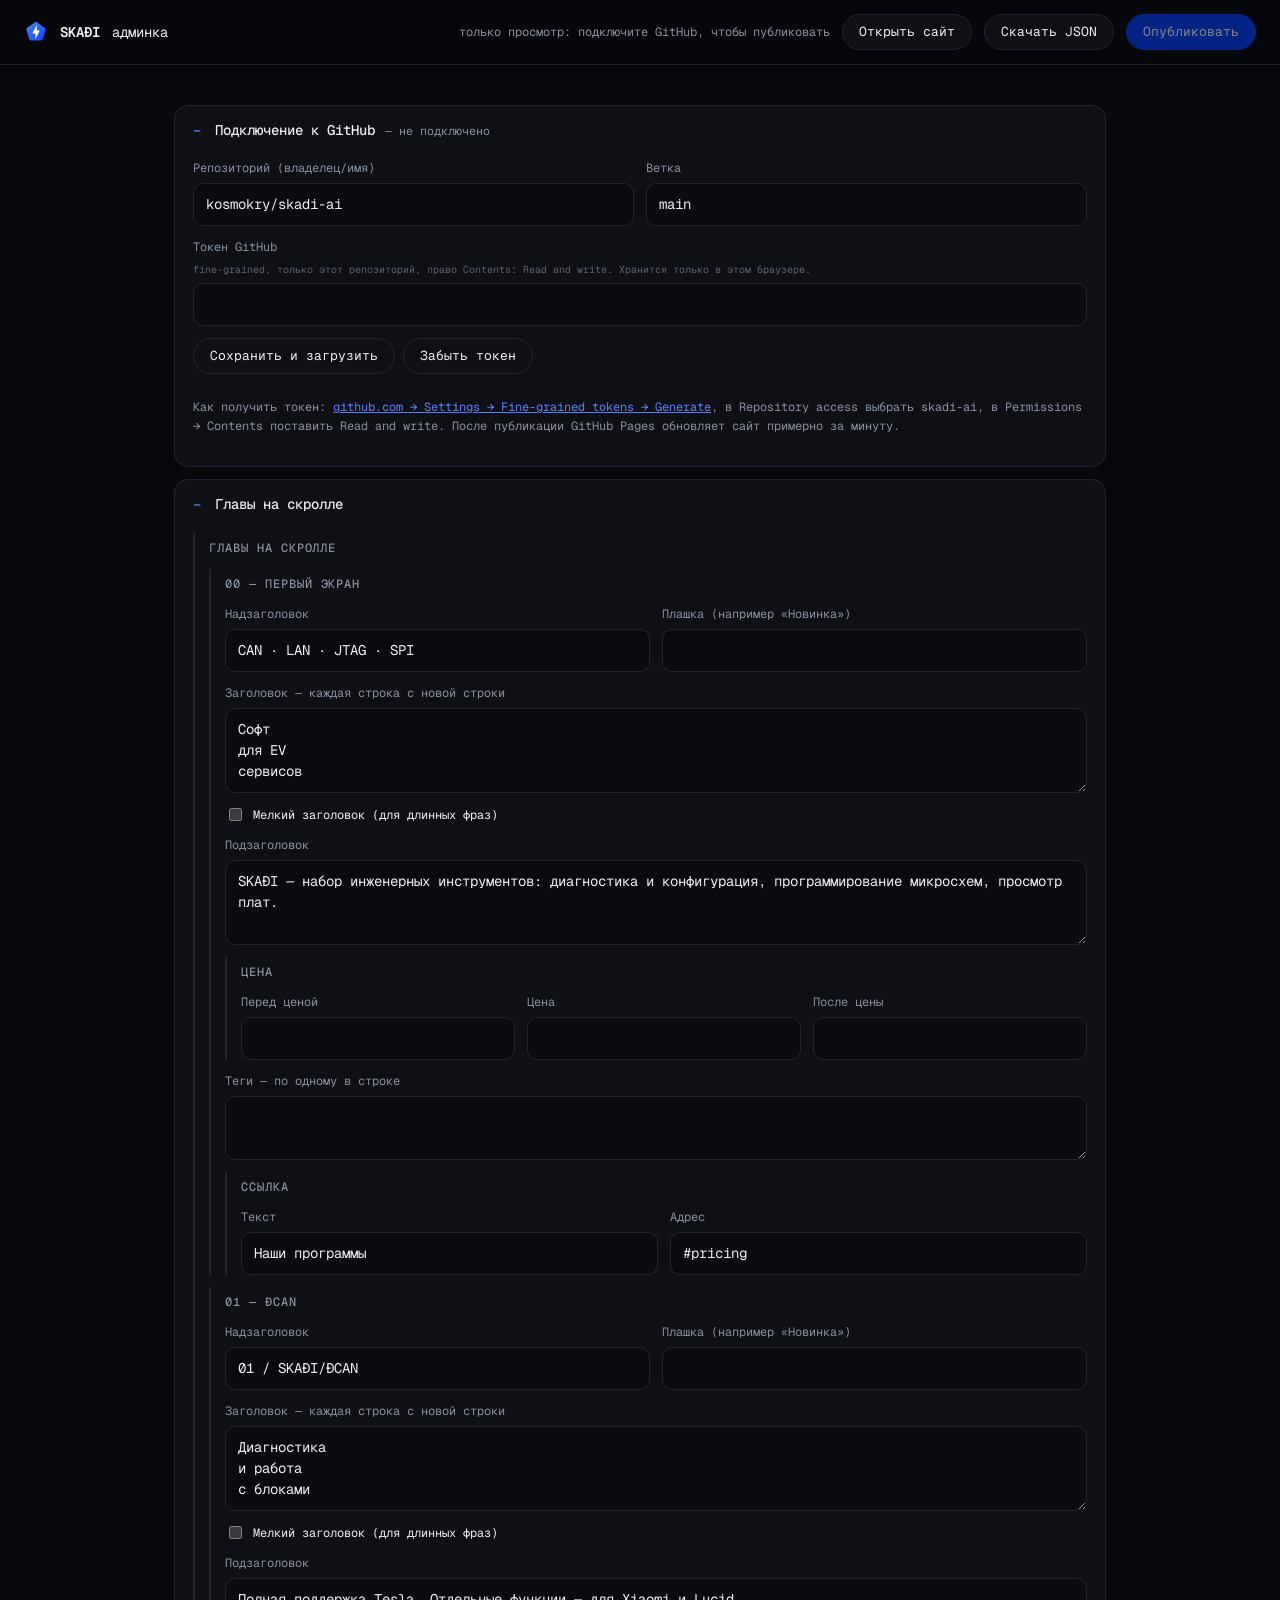
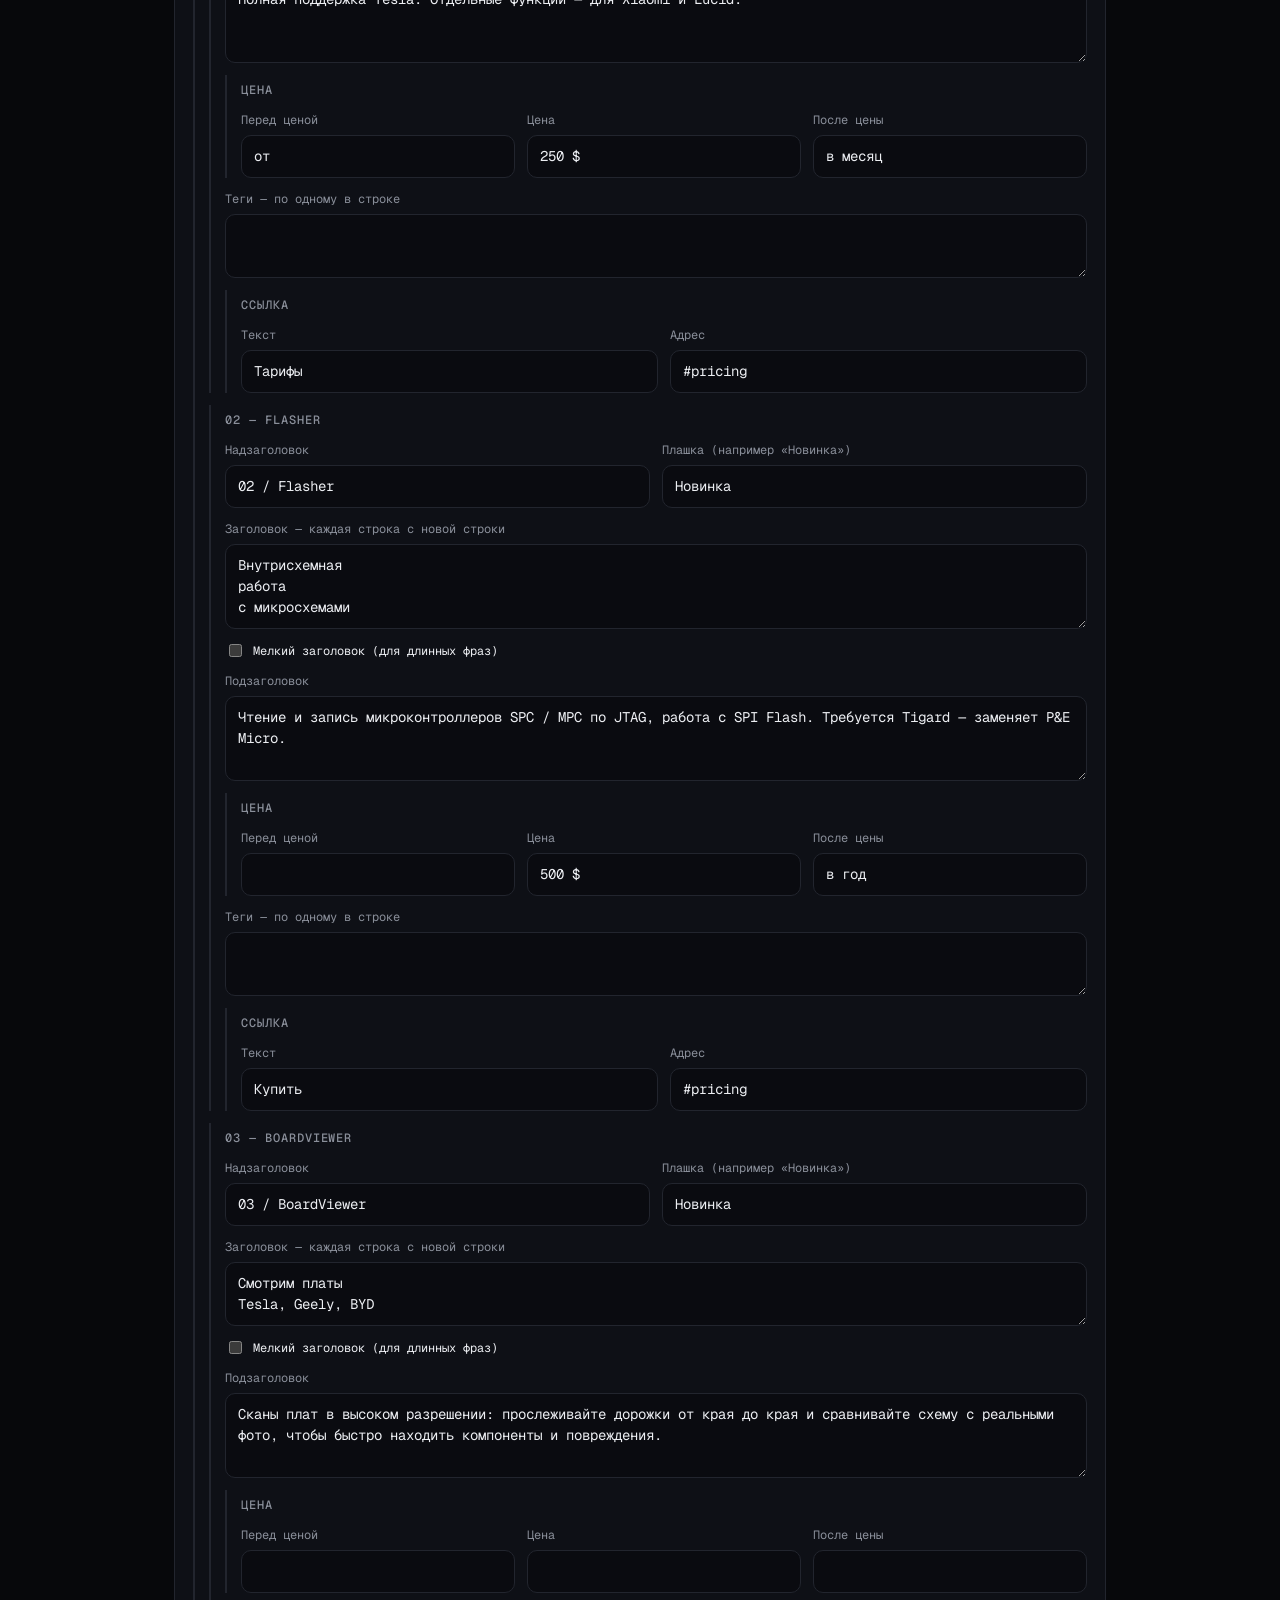
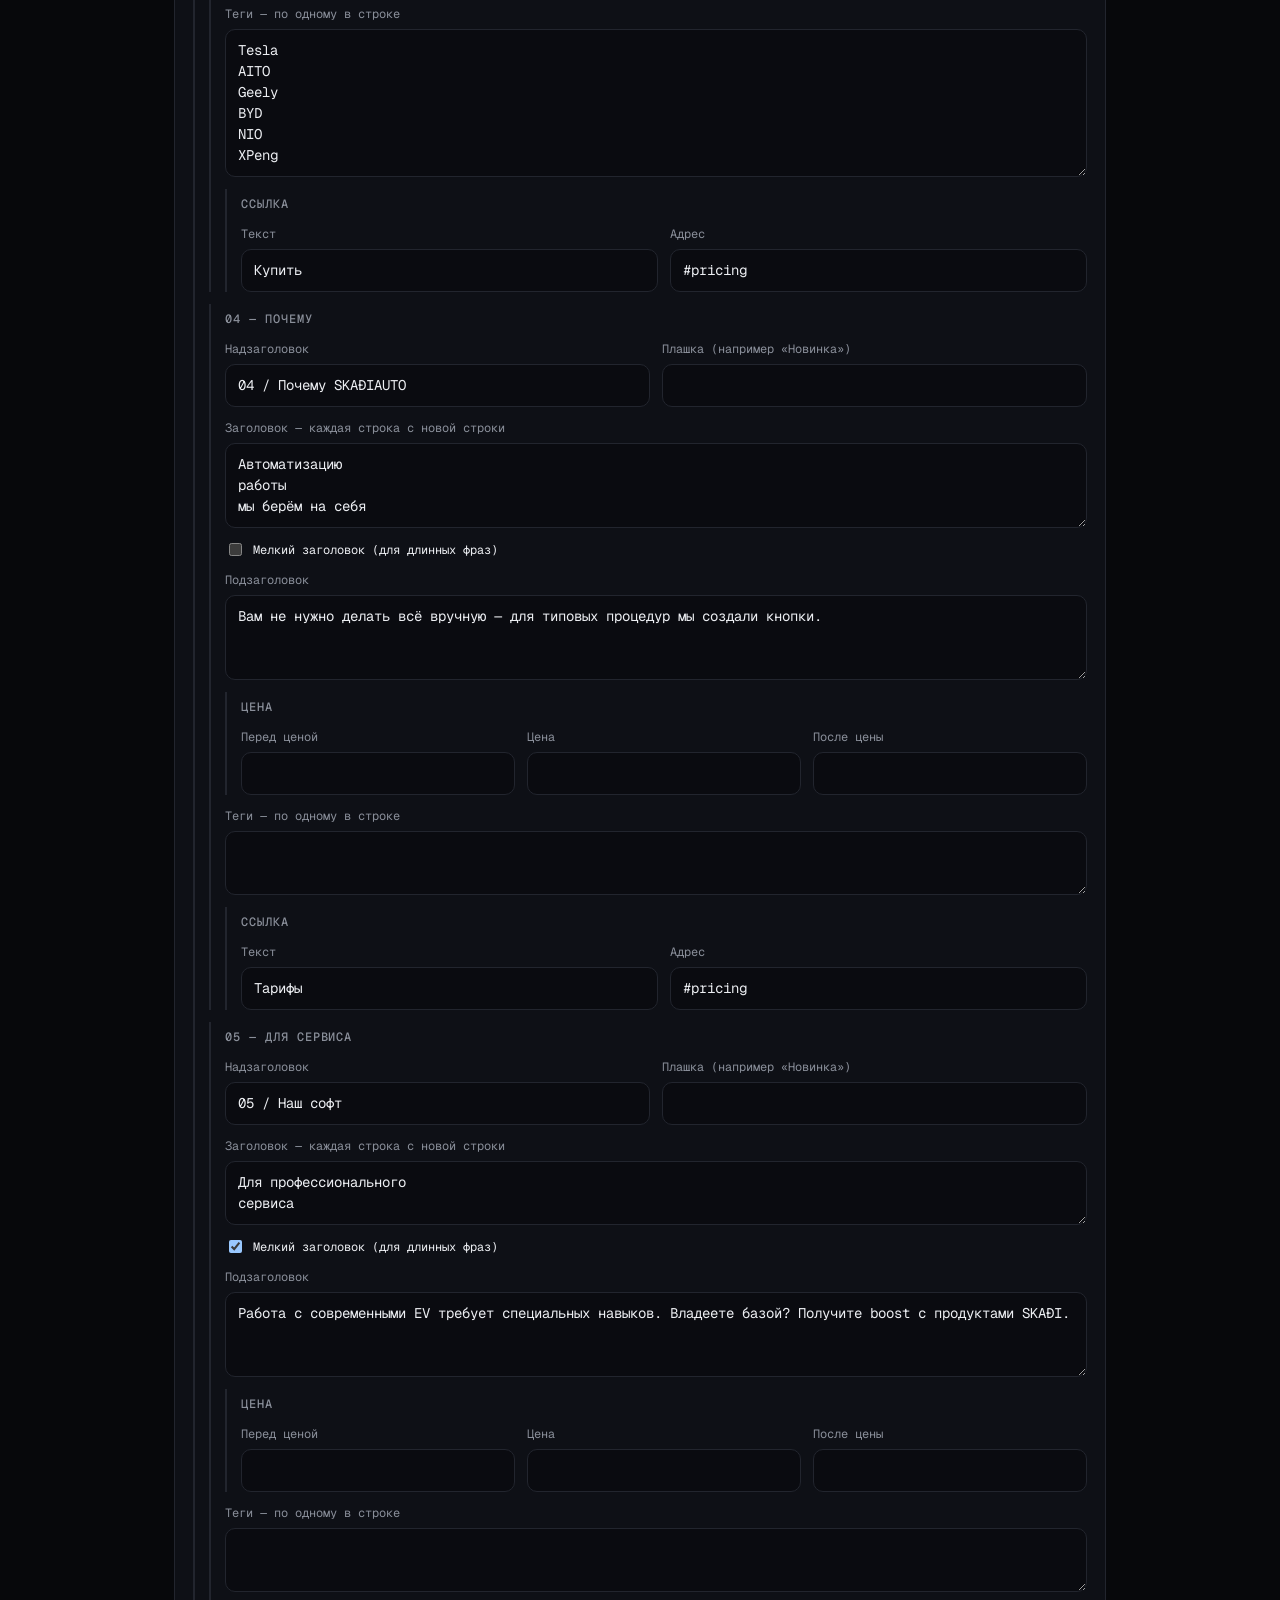
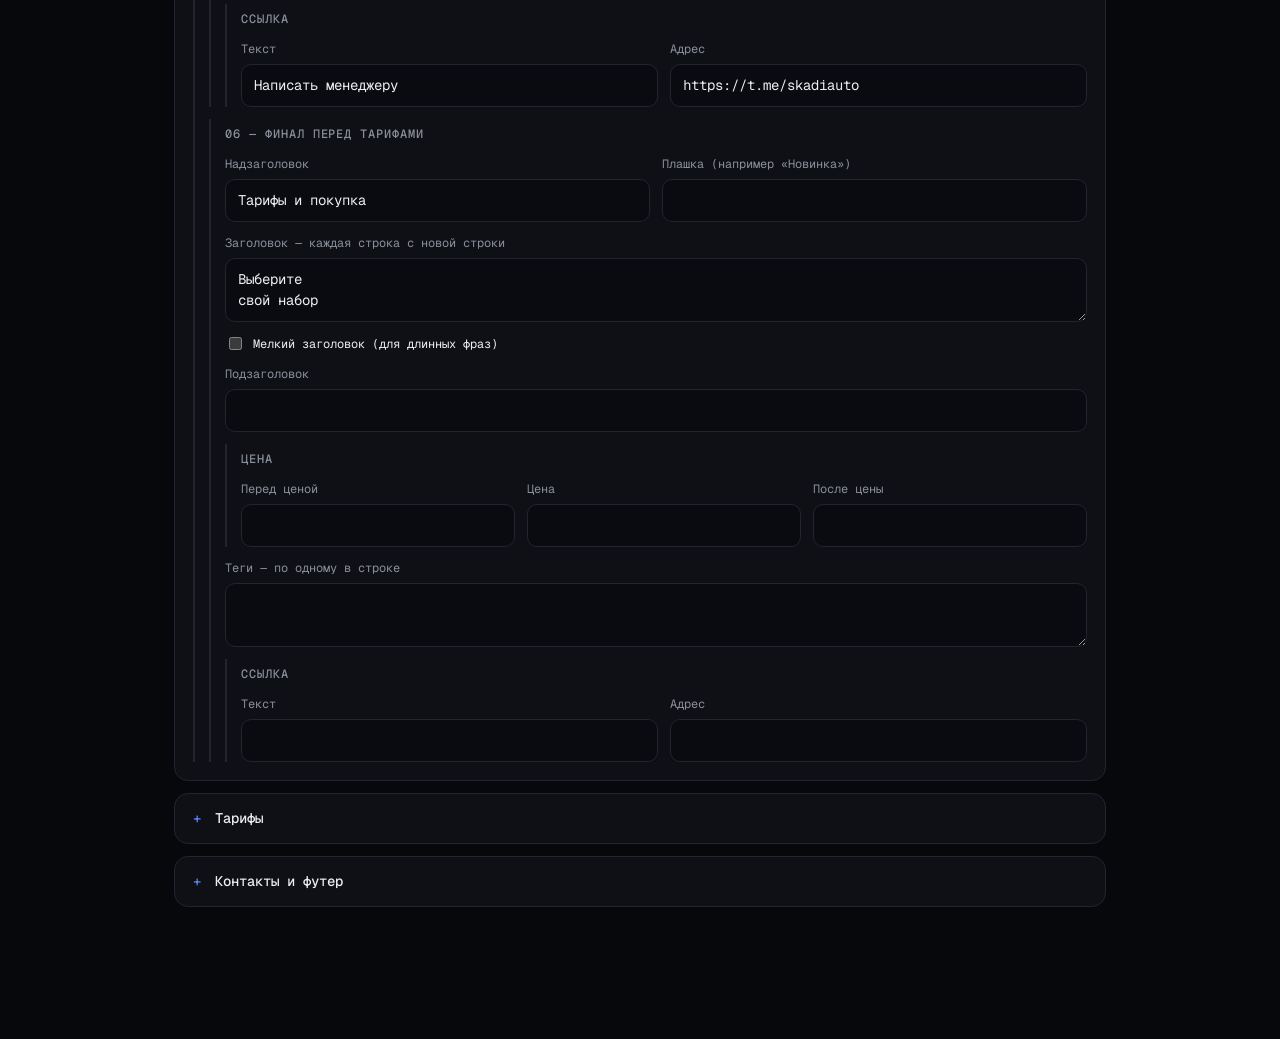
==== admin/index.html @ b8b8c983 "Content in content.json and /admin editor that commits via GitHub API Co-Authored-By: Claude Opus 5." ====
<!DOCTYPE html>
<html lang="ru">
<head>
<meta charset="utf-8">
<meta name="viewport" content="width=device-width, initial-scale=1">
<meta name="robots" content="noindex">
<title>SKAÐI — админка</title>
<link rel="icon" href="../assets/logo.svg">
<link href="https://fonts.googleapis.com/css2?family=Geist+Mono:wght@400;500;600&display=swap" rel="stylesheet">
<style>
:root{--bg:#07080B;--panel:#0E1016;--line:#22252E;--ink:#ECEEF2;--muted:#8A8F9A;--blue:#0043FF;--blue2:#5783FF;--ok:#3DDC97;--err:#FF5A4E;color-scheme:dark}
*{box-sizing:border-box}
body{margin:0;background:var(--bg);color:var(--ink);font:14px/1.5 "Geist Mono",ui-monospace,Menlo,monospace}
header{position:sticky;top:0;z-index:5;display:flex;align-items:center;gap:12px;padding:14px 24px;background:rgba(7,8,11,.9);backdrop-filter:blur(10px);border-bottom:1px solid var(--line)}
header img{width:24px}
header b{font-weight:600}
header .sp{flex:1}
button,.btn{font:inherit;font-size:13px;height:36px;padding:0 16px;border-radius:99px;border:1px solid var(--line);background:var(--panel);color:var(--ink);cursor:pointer;text-decoration:none;display:inline-flex;align-items:center}
button.pri{background:var(--blue);border-color:var(--blue);color:#fff}
button:disabled{opacity:.5;cursor:default}
main{max-width:980px;margin:0 auto;padding:28px 24px 120px}
#status{font-size:12px;color:var(--muted)}
#status.ok{color:var(--ok)}#status.err{color:var(--err)}
details{border:1px solid var(--line);border-radius:14px;background:var(--panel);margin:12px 0}
summary{cursor:pointer;padding:14px 18px;font-weight:500;list-style:none;display:flex;gap:10px;align-items:center}
summary::before{content:"+";color:var(--blue2);width:12px}
details[open]>summary::before{content:"−"}
summary small{color:var(--muted);font-weight:400}
.body{padding:4px 18px 18px;display:grid;gap:12px}
.grp{border-left:2px solid var(--line);padding-left:14px;display:grid;gap:12px}
.grp>h4{margin:6px 0 0;font-size:12px;color:var(--muted);font-weight:500;text-transform:uppercase;letter-spacing:.08em;display:flex;align-items:center;gap:10px}
label{display:grid;gap:6px;font-size:12px;color:var(--muted)}
label small{color:#5d626c}
input[type=text],input[type=password],textarea{width:100%;font:inherit;font-size:14px;color:var(--ink);background:#0A0B10;border:1px solid var(--line);border-radius:10px;padding:10px 12px}
textarea{resize:vertical;min-height:44px}
input:focus,textarea:focus{outline:none;border-color:var(--blue2)}
.chk{display:flex;align-items:center;gap:8px;color:var(--ink)}
.x{height:26px;padding:0 10px;font-size:12px}
.row{display:grid;grid-template-columns:repeat(auto-fit,minmax(200px,1fr));gap:12px}
.note{font-size:12px;color:var(--muted);line-height:1.6}
.note a{color:var(--blue2)}
</style>
</head>
<body>
<header>
  <img src="../assets/logo.svg" alt=""><b>SKAÐI</b><span>админка</span>
  <span class="sp"></span>
  <span id="status">загрузка…</span>
  <a class="btn" href="../" target="_blank">Открыть сайт</a>
  <button id="dl">Скачать JSON</button>
  <button id="save" class="pri" disabled>Опубликовать</button>
</header>
<main>
  <details id="gh">
    <summary>Подключение к GitHub <small id="ghState"></small></summary>
    <div class="body">
      <div class="row">
        <label>Репозиторий (владелец/имя)<input type="text" id="repo" value="kosmokry/skadi-ai"></label>
        <label>Ветка<input type="text" id="branch" value="main"></label>
      </div>
      <label>Токен GitHub <small>fine-grained, только этот репозиторий, право Contents: Read and write. Хранится только в этом браузере.</small><input type="password" id="token" autocomplete="off"></label>
      <div><button id="connect">Сохранить и загрузить</button> <button id="forget">Забыть токен</button></div>
      <p class="note">Как получить токен: <a href="https://github.com/settings/personal-access-tokens/new" target="_blank" rel="noopener">github.com → Settings → Fine-grained tokens → Generate</a>, в Repository access выбрать skadi-ai, в Permissions → Contents поставить Read and write. После публикации GitHub Pages обновляет сайт примерно за минуту.</p>
    </div>
  </details>
  <div id="form"></div>
</main>
<script>
(() => {
  const $ = s => document.querySelector(s);
  const LS = k => { try { return localStorage.getItem('skadi-admin-' + k); } catch { return null; } };
  const LSset = (k, v) => { try { v == null ? localStorage.removeItem('skadi-admin-' + k) : localStorage.setItem('skadi-admin-' + k, v); } catch {} };
  const status = (t, cls = '') => { const s = $('#status'); s.textContent = t; s.className = cls; };

  const LABELS = {
    chapters: 'Главы на скролле', pricing: 'Тарифы', contacts: 'Контакты и футер',
    kick: 'Надзаголовок', badge: 'Плашка (например «Новинка»)', title: 'Заголовок — каждая строка с новой строки', small: 'Мелкий заголовок (для длинных фраз)',
    lead: 'Подзаголовок', price: 'Цена', pre: 'Перед ценой', value: 'Цена', post: 'После цены', tags: 'Теги — по одному в строке',
    link: 'Ссылка', label: 'Текст', href: 'Адрес', plans: 'Тарифы ÐCAN', products: 'Отдельные продукты',
    name: 'Название', month: 'В месяц', year: 'В год', discount: 'Скидка', features: 'Что входит — по одному в строке',
    yearOnly: 'Только при покупке на год — по одному в строке', buy: 'Ссылка «Купить»', period: 'Период',
    telegram: 'Telegram (без @)', company: 'Компания', phone: 'Телефон', address: 'Адрес', inn: 'ИНН',
    instagram: 'Instagram', tiktok: 'TikTok', copyright: 'Подпись в футере'
  };
  const CH_NAMES = ['Первый экран', 'ÐCAN', 'Flasher', 'BoardViewer', 'Почему', 'Для сервиса', 'Финал перед тарифами'];
  const FIXED = new Set(['chapters']); // chapters are tied to the 3D scenes, their count is fixed

  let data = null, sha = null, dirty = false;
  const markDirty = () => { dirty = true; $('#save').disabled = false; status('есть несохранённые изменения'); };

  function field(obj, key, path) {
    const v = obj[key], lab = LABELS[key] || key;
    if (typeof v === 'boolean') {
      const l = document.createElement('label'); l.className = 'chk';
      const i = document.createElement('input'); i.type = 'checkbox'; i.checked = v;
      i.onchange = () => { obj[key] = i.checked; markDirty(); };
      l.append(i, lab); return l;
    }
    if (typeof v === 'string' || (Array.isArray(v) && v.every(x => typeof x === 'string'))) {
      const l = document.createElement('label'); l.textContent = lab;
      const isArr = Array.isArray(v), long = isArr || v.length > 60;
      const i = document.createElement(long ? 'textarea' : 'input');
      if (!long) i.type = 'text';
      i.value = isArr ? v.join('\n') : v;
      if (long) i.rows = isArr ? Math.max(2, v.length) : 3;
      i.oninput = () => { obj[key] = isArr ? i.value.split('\n').map(s => s.trim()).filter(Boolean) : i.value; markDirty(); };
      l.append(i); return l;
    }
    if (Array.isArray(v)) return list(obj, key, path);
    return group(v, lab, path + '.' + key);
  }
  function group(obj, title, path, actions) {
    const g = document.createElement('div'); g.className = 'grp';
    if (title) { const h = document.createElement('h4'); h.textContent = title; if (actions) h.append(actions); g.append(h); }
    const flat = Object.keys(obj).filter(k => typeof obj[k] !== 'object' || Array.isArray(obj[k]) && obj[k].every(x => typeof x === 'string'));
    const short = flat.filter(k => typeof obj[k] === 'string' && obj[k].length <= 60 && !['lead', 'address'].includes(k));
    if (short.length > 1) { const r = document.createElement('div'); r.className = 'row'; short.forEach(k => r.append(field(obj, k, path))); g.append(r); }
    Object.keys(obj).forEach(k => { if (short.length > 1 && short.includes(k)) return; g.append(field(obj, k, path)); });
    return g;
  }
  function list(obj, key, path) {
    const arr = obj[key], wrap = document.createElement('div'); wrap.className = 'grp';
    const h = document.createElement('h4'); h.textContent = LABELS[key] || key; wrap.append(h);
    const fixed = FIXED.has(key);
    arr.forEach((item, i) => {
      let act = null;
      if (!fixed) {
        act = document.createElement('span');
        const up = document.createElement('button'); up.className = 'x'; up.textContent = '↑'; up.disabled = i === 0;
        up.onclick = () => { [arr[i - 1], arr[i]] = [arr[i], arr[i - 1]]; markDirty(); build(); };
        const del = document.createElement('button'); del.className = 'x'; del.textContent = 'Удалить';
        del.onclick = () => { if (confirm('Удалить «' + (item.name || item.kick || i + 1) + '»?')) { arr.splice(i, 1); markDirty(); build(); } };
        act.append(up, ' ', del);
      }
      const title = key === 'chapters' ? `${String(i).padStart(2, '0')} — ${CH_NAMES[i] || ''}` : (item.name || item.kick || '#' + (i + 1));
      wrap.append(group(item, title, `${path}.${key}[${i}]`, act));
    });
    if (!fixed && arr.length) {
      const add = document.createElement('button'); add.textContent = '+ Добавить';
      add.onclick = () => { arr.push(JSON.parse(JSON.stringify(arr[arr.length - 1], (k, v) => typeof v === 'string' ? '' : Array.isArray(v) && v.every(x => typeof x === 'string') ? [] : v))); markDirty(); build(); };
      wrap.append(add);
    }
    return wrap;
  }
  function build() {
    const f = $('#form'); const open = [...f.querySelectorAll('details')].map(d => d.open);
    f.innerHTML = '';
    Object.keys(data).forEach((k, i) => {
      const d = document.createElement('details'); d.open = open[i] ?? i === 0;
      const s = document.createElement('summary'); s.textContent = LABELS[k] || k; d.append(s);
      const b = document.createElement('div'); b.className = 'body';
      b.append(Array.isArray(data[k]) ? list(data, k, '') : group(data[k], '', k));
      d.append(b); f.append(d);
    });
  }

  // GitHub API
  const cfg = () => ({ repo: $('#repo').value.trim(), branch: $('#branch').value.trim() || 'main', token: $('#token').value.trim() });
  const api = (path, opt = {}) => {
    const { repo, token } = cfg();
    return fetch(`https://api.github.com/repos/${repo}/contents/${path}`, { ...opt, headers: { Accept: 'application/vnd.github+json', ...(token ? { Authorization: 'Bearer ' + token } : {}), ...(opt.headers || {}) } });
  };
  const b64dec = s => new TextDecoder().decode(Uint8Array.from(atob(s.replace(/\n/g, '')), c => c.charCodeAt(0)));
  const b64enc = s => { const b = new TextEncoder().encode(s); let r = ''; b.forEach(x => r += String.fromCharCode(x)); return btoa(r); };

  async function load() {
    status('загрузка…');
    const { branch, token } = cfg();
    try {
      if (token) {
        const r = await api(`content.json?ref=${encodeURIComponent(branch)}`);
        if (!r.ok) throw new Error(r.status === 401 ? 'токен не подошёл' : r.status === 404 ? 'нет доступа к репозиторию или файлу' : 'GitHub ' + r.status);
        const j = await r.json(); sha = j.sha; data = JSON.parse(b64dec(j.content));
        $('#ghState').textContent = '— подключено'; status('загружено из GitHub', 'ok');
      } else {
        data = await fetch('../content.json', { cache: 'no-store' }).then(r => r.json()); sha = null;
        $('#ghState').textContent = '— не подключено'; status('только просмотр: подключите GitHub, чтобы публиковать');
        $('#gh').open = true;
      }
      dirty = false; $('#save').disabled = true; build();
    } catch (e) { status('ошибка: ' + e.message, 'err'); if (!data) { data = await fetch('../content.json').then(r => r.json()); build(); } }
  }
  async function save() {
    const { branch, token } = cfg();
    if (!token) { $('#gh').open = true; status('нужен токен GitHub', 'err'); return; }
    $('#save').disabled = true; status('публикация…');
    try {
      const body = { message: 'Content: update via admin', content: b64enc(JSON.stringify(data, null, 2) + '\n'), branch, ...(sha ? { sha } : {}) };
      const r = await api('content.json', { method: 'PUT', body: JSON.stringify(body) });
      if (r.status === 409) throw new Error('файл изменился в репозитории, перезагрузите страницу');
      if (!r.ok) throw new Error((await r.json()).message || 'GitHub ' + r.status);
      sha = (await r.json()).content.sha; dirty = false;
      status('опубликовано, сайт обновится примерно через минуту', 'ok');
    } catch (e) { status('ошибка: ' + e.message, 'err'); $('#save').disabled = false; }
  }

  ['repo', 'branch', 'token'].forEach(k => { const v = LS(k); if (v) $('#' + k).value = v; });
  $('#connect').onclick = () => { ['repo', 'branch', 'token'].forEach(k => LSset(k, $('#' + k).value.trim())); $('#gh').open = false; load(); };
  $('#forget').onclick = () => { LSset('token', null); $('#token').value = ''; load(); };
  $('#save').onclick = save;
  $('#dl').onclick = () => { const a = document.createElement('a'); a.href = URL.createObjectURL(new Blob([JSON.stringify(data, null, 2)], { type: 'application/json' })); a.download = 'content.json'; a.click(); };
  addEventListener('beforeunload', e => { if (dirty) { e.preventDefault(); e.returnValue = ''; } });
  load();
})();
</script>
</body>
</html>
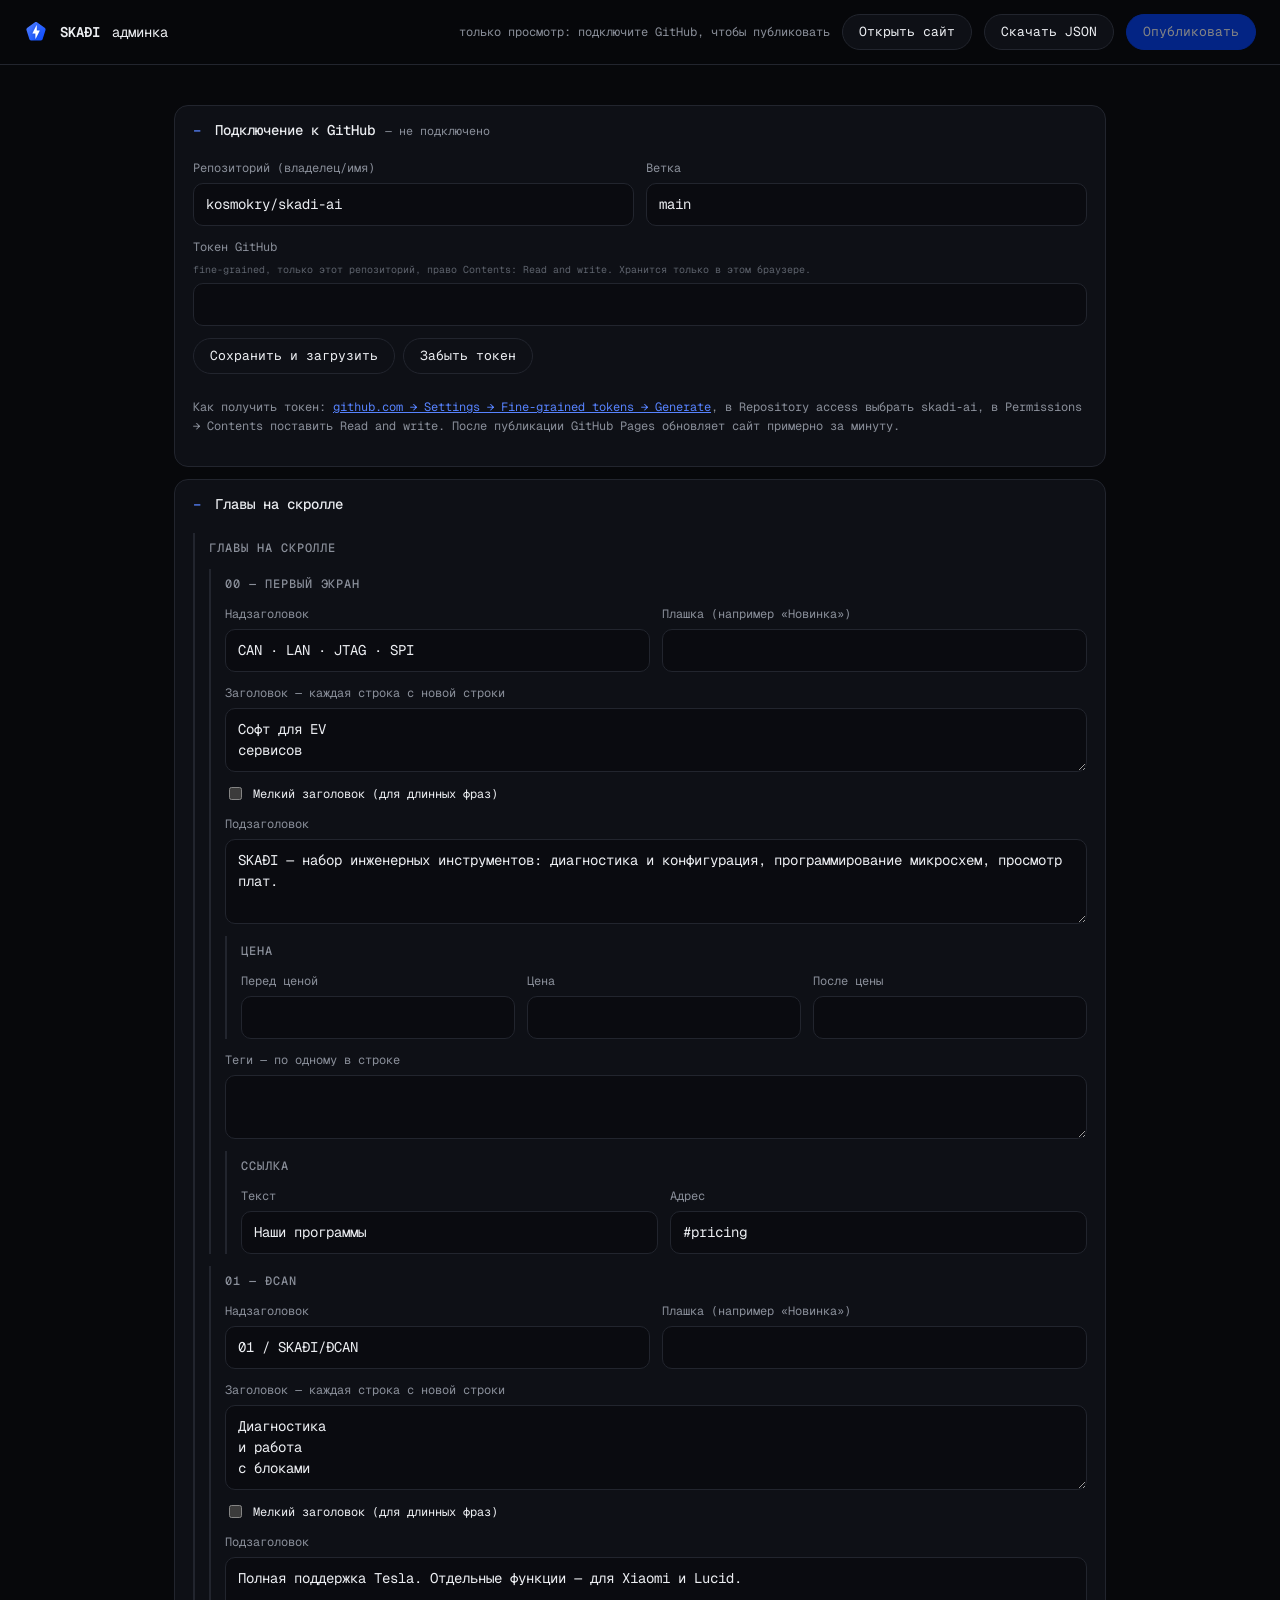
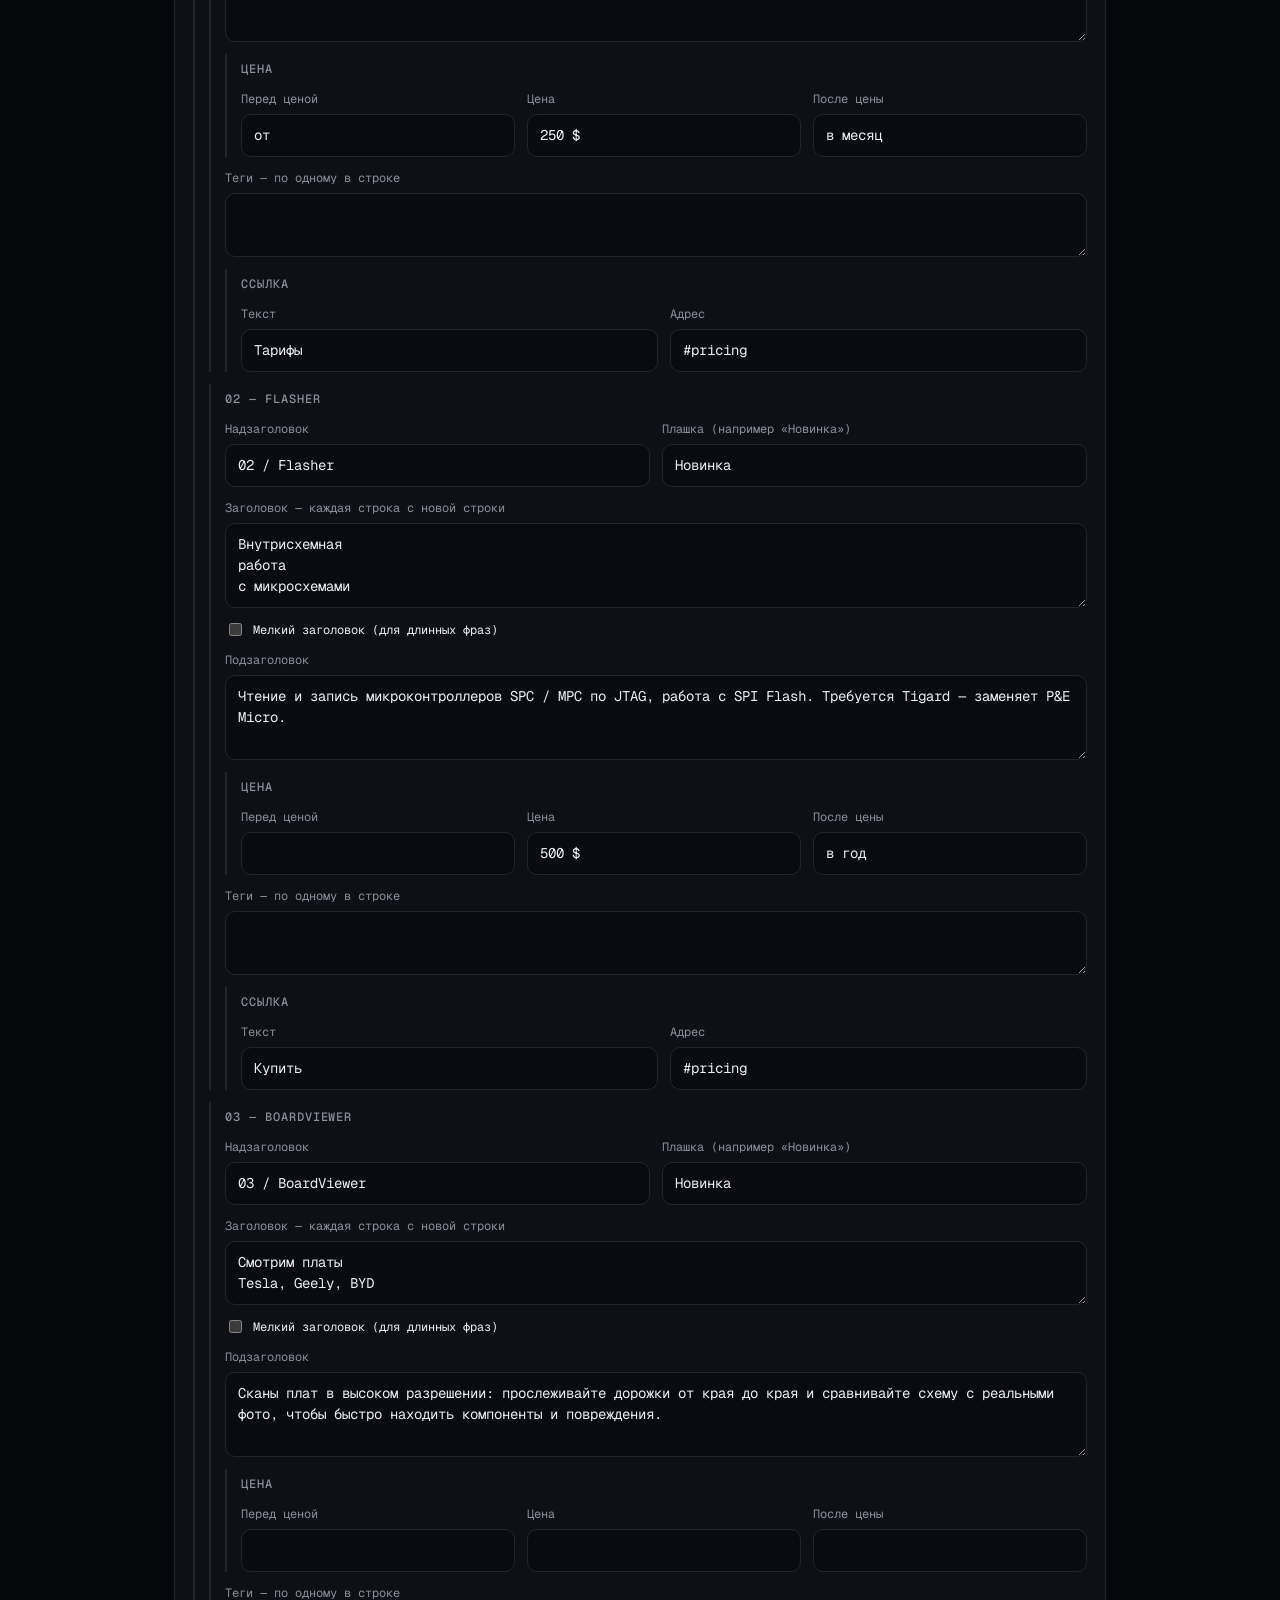
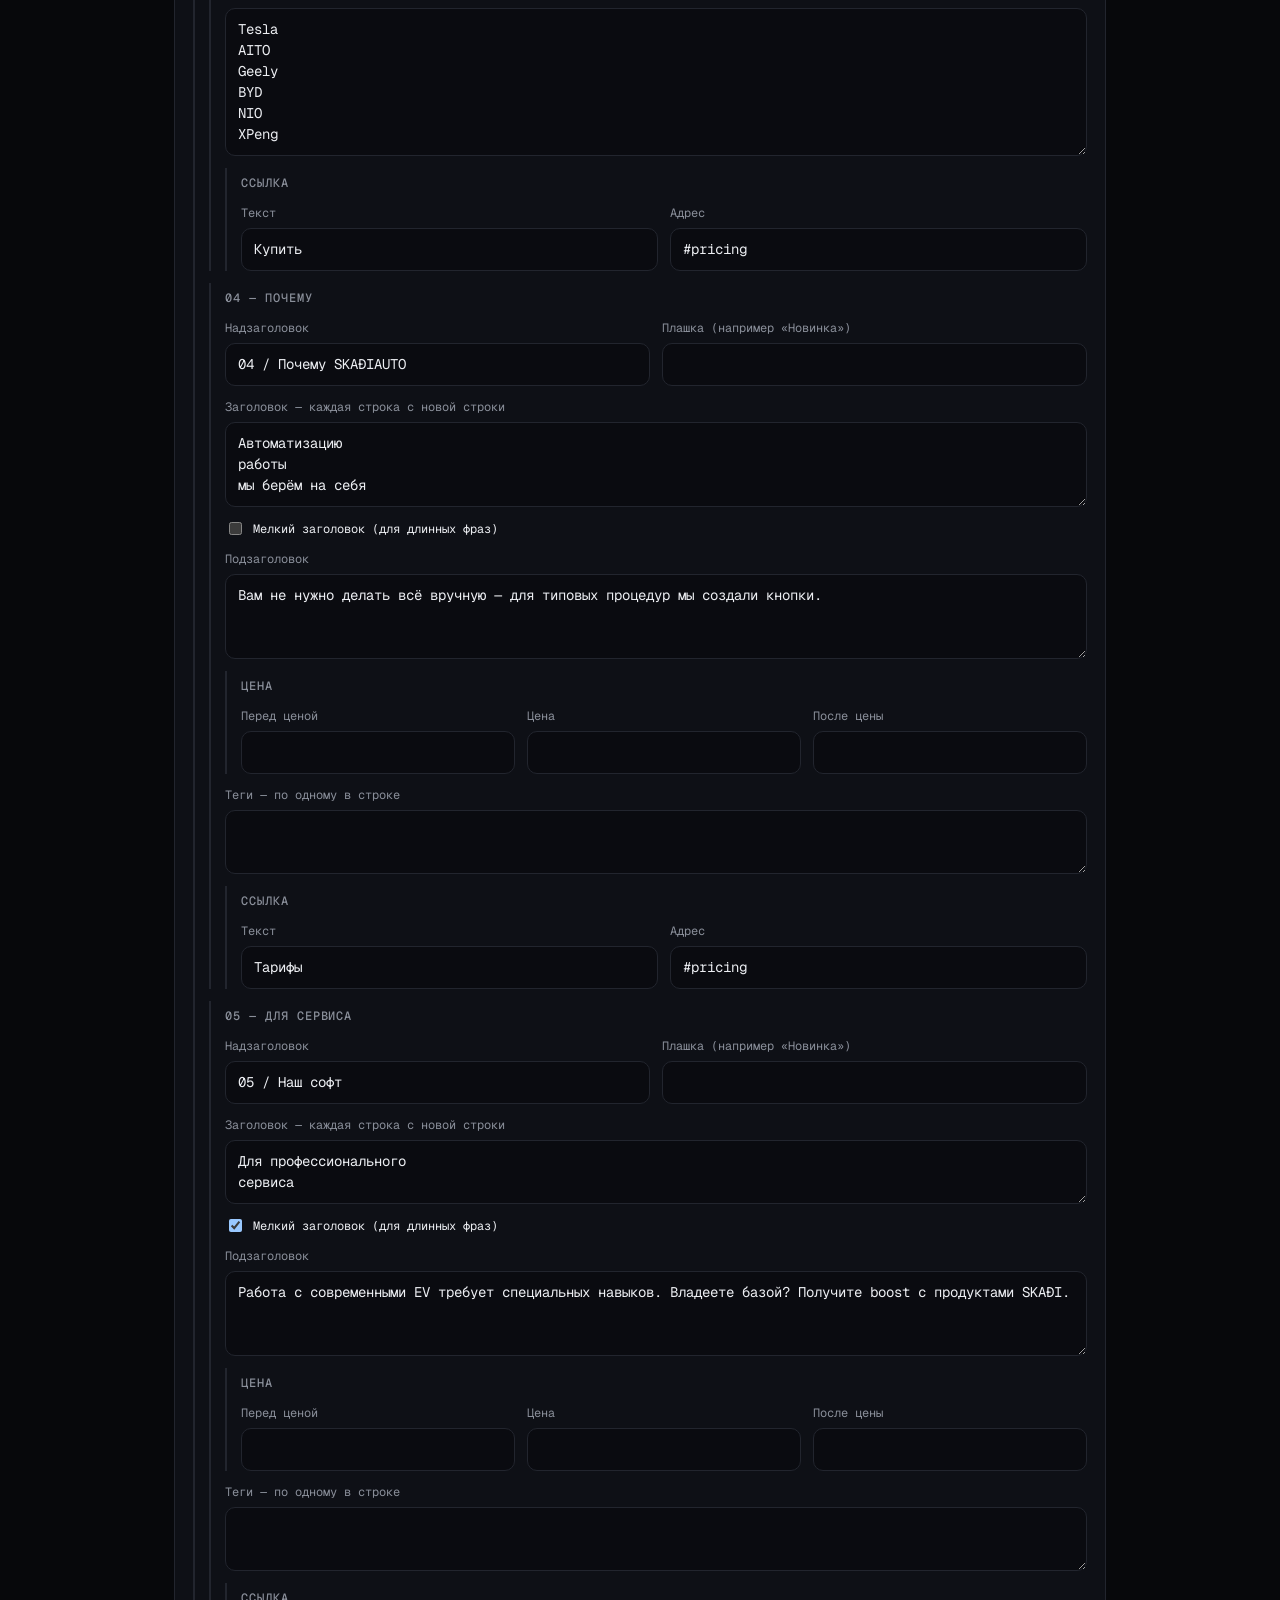
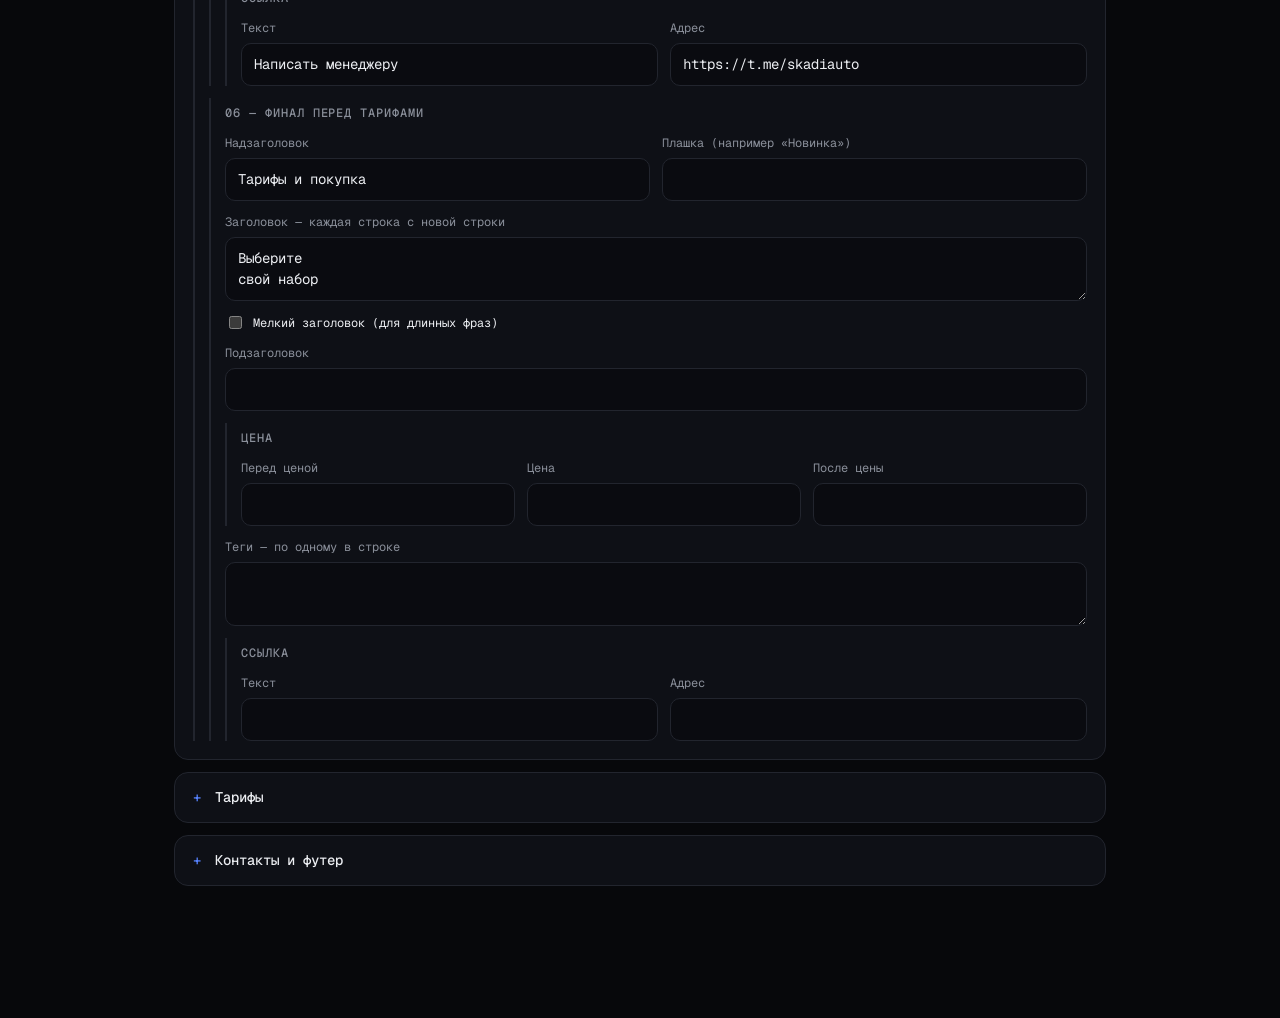
==== commit 88725582: "Pricing with EV charging contour, tight currency, aligned product cards, 4px radii, exact Model X wh" ====
--- a/admin/index.html
+++ b/admin/index.html
@@ -80,7 +80,7 @@
     name: 'Название', month: 'В месяц', year: 'В год', discount: 'Скидка', features: 'Что входит — по одному в строке',
     yearOnly: 'Только при покупке на год — по одному в строке', buy: 'Ссылка «Купить»', period: 'Период',
     telegram: 'Telegram (без @)', company: 'Компания', phone: 'Телефон', address: 'Адрес', inn: 'ИНН',
-    instagram: 'Instagram', tiktok: 'TikTok', copyright: 'Подпись в футере'
+    instagram: 'Instagram', tiktok: 'TikTok', copyright: 'Подпись в футере', img: 'Картинка (путь, например assets/p-flasher.jpg)'
   };
   const CH_NAMES = ['Первый экран', 'ÐCAN', 'Flasher', 'BoardViewer', 'Почему', 'Для сервиса', 'Финал перед тарифами'];
   const FIXED = new Set(['chapters']); // chapters are tied to the 3D scenes, their count is fixed
@@ -195,7 +195,9 @@
   }
 
   ['repo', 'branch', 'token'].forEach(k => { const v = LS(k); if (v) $('#' + k).value = v; });
-  $('#connect').onclick = () => { ['repo', 'branch', 'token'].forEach(k => LSset(k, $('#' + k).value.trim())); $('#gh').open = false; load(); };
+  $('#connect').onclick = () => {
+    const tv = $('#token').value.trim();
+    if (/^https?:|github\.com\//.test(tv)) { status('это ссылка на страницу токена, а нужен сам токен: строка github_pat_…, её показывают один раз при создании или после Regenerate', 'err'); return; } ['repo', 'branch', 'token'].forEach(k => LSset(k, $('#' + k).value.trim())); $('#gh').open = false; load(); };
   $('#forget').onclick = () => { LSset('token', null); $('#token').value = ''; load(); };
   $('#save').onclick = save;
   $('#dl').onclick = () => { const a = document.createElement('a'); a.href = URL.createObjectURL(new Blob([JSON.stringify(data, null, 2)], { type: 'application/json' })); a.download = 'content.json'; a.click(); };
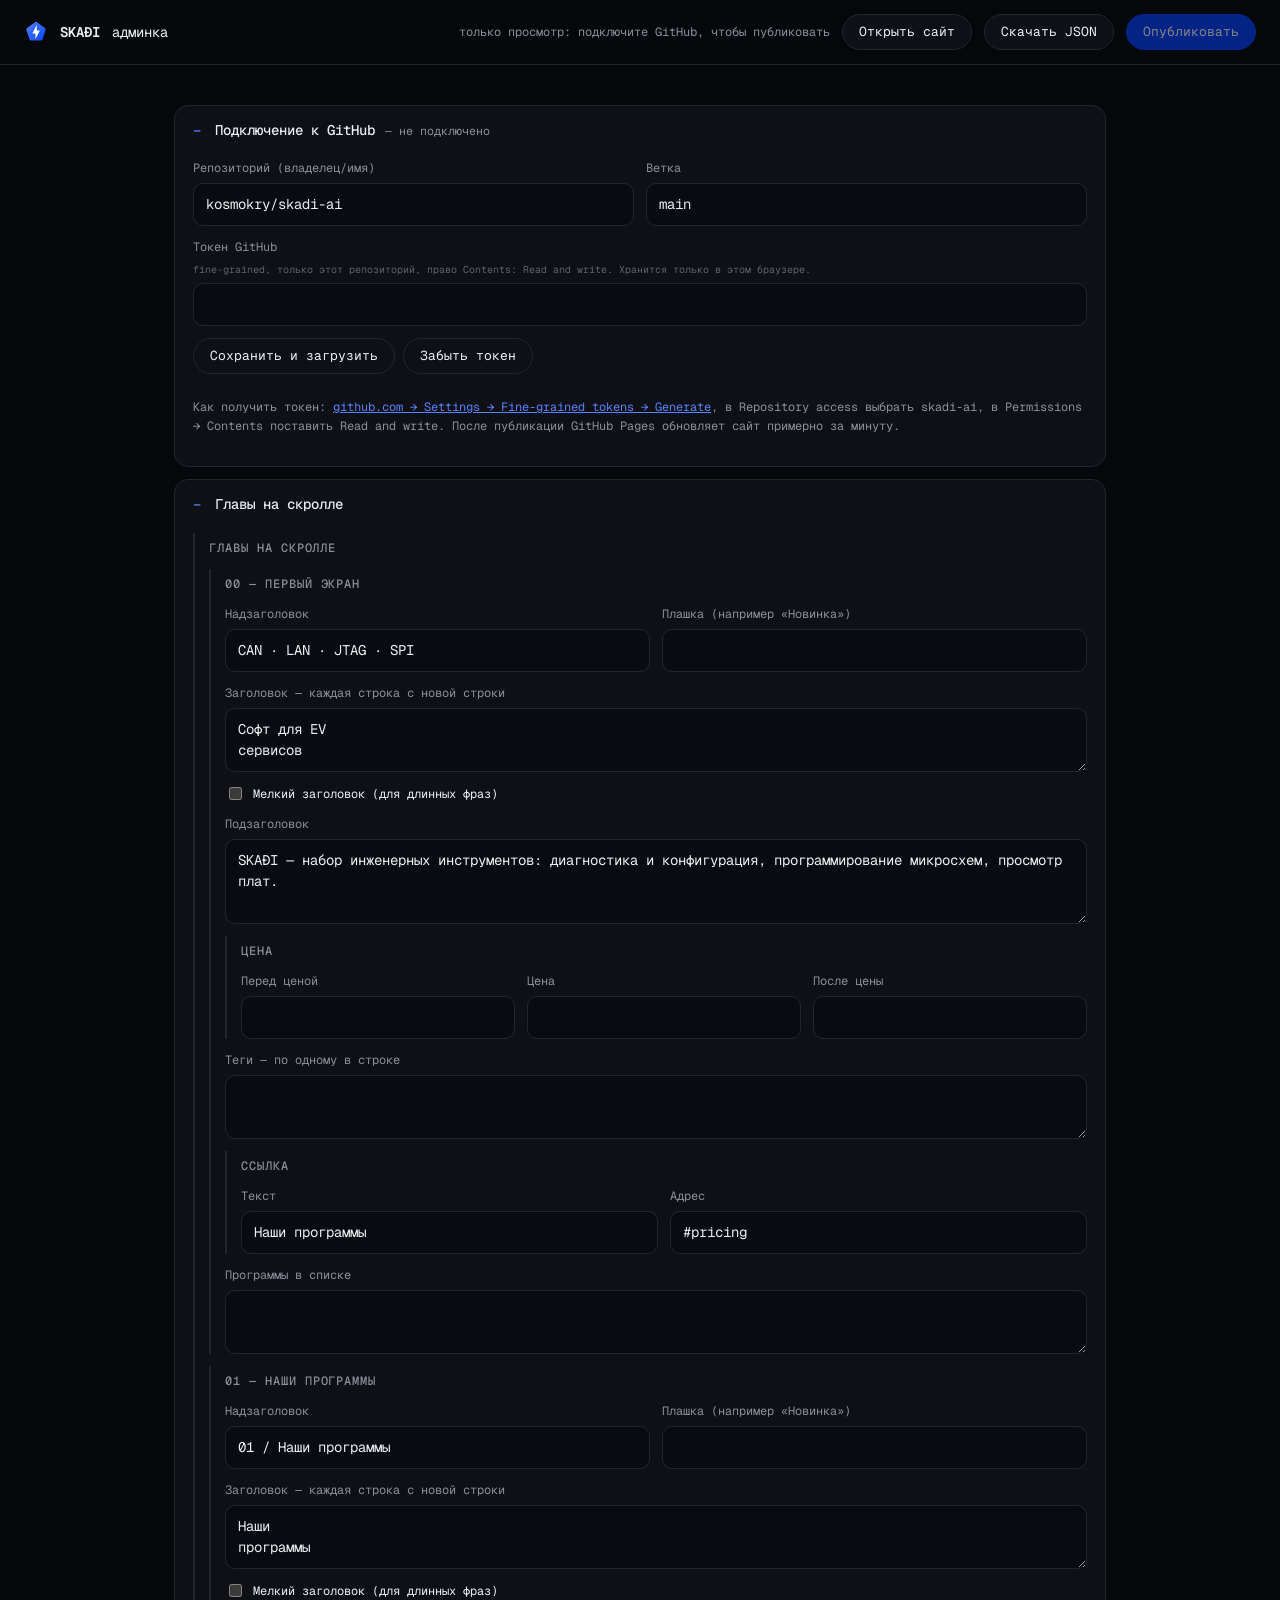
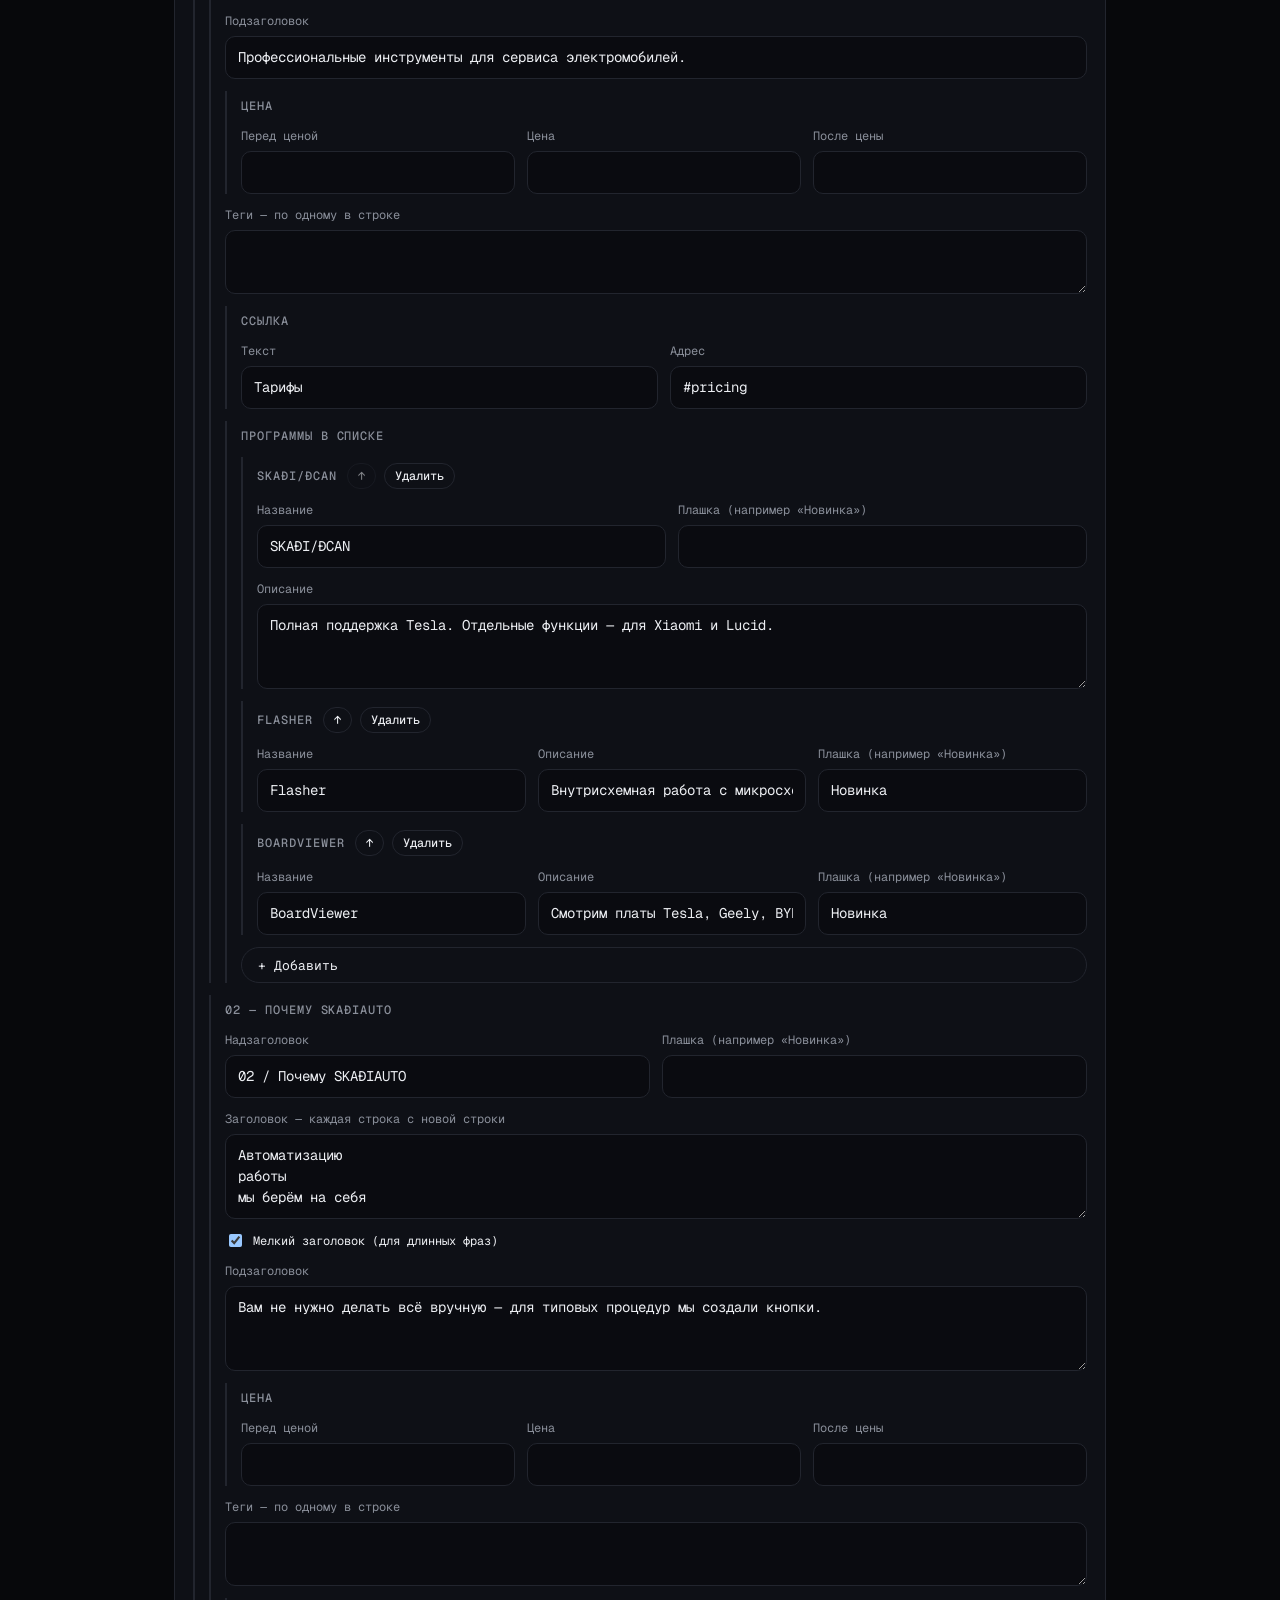
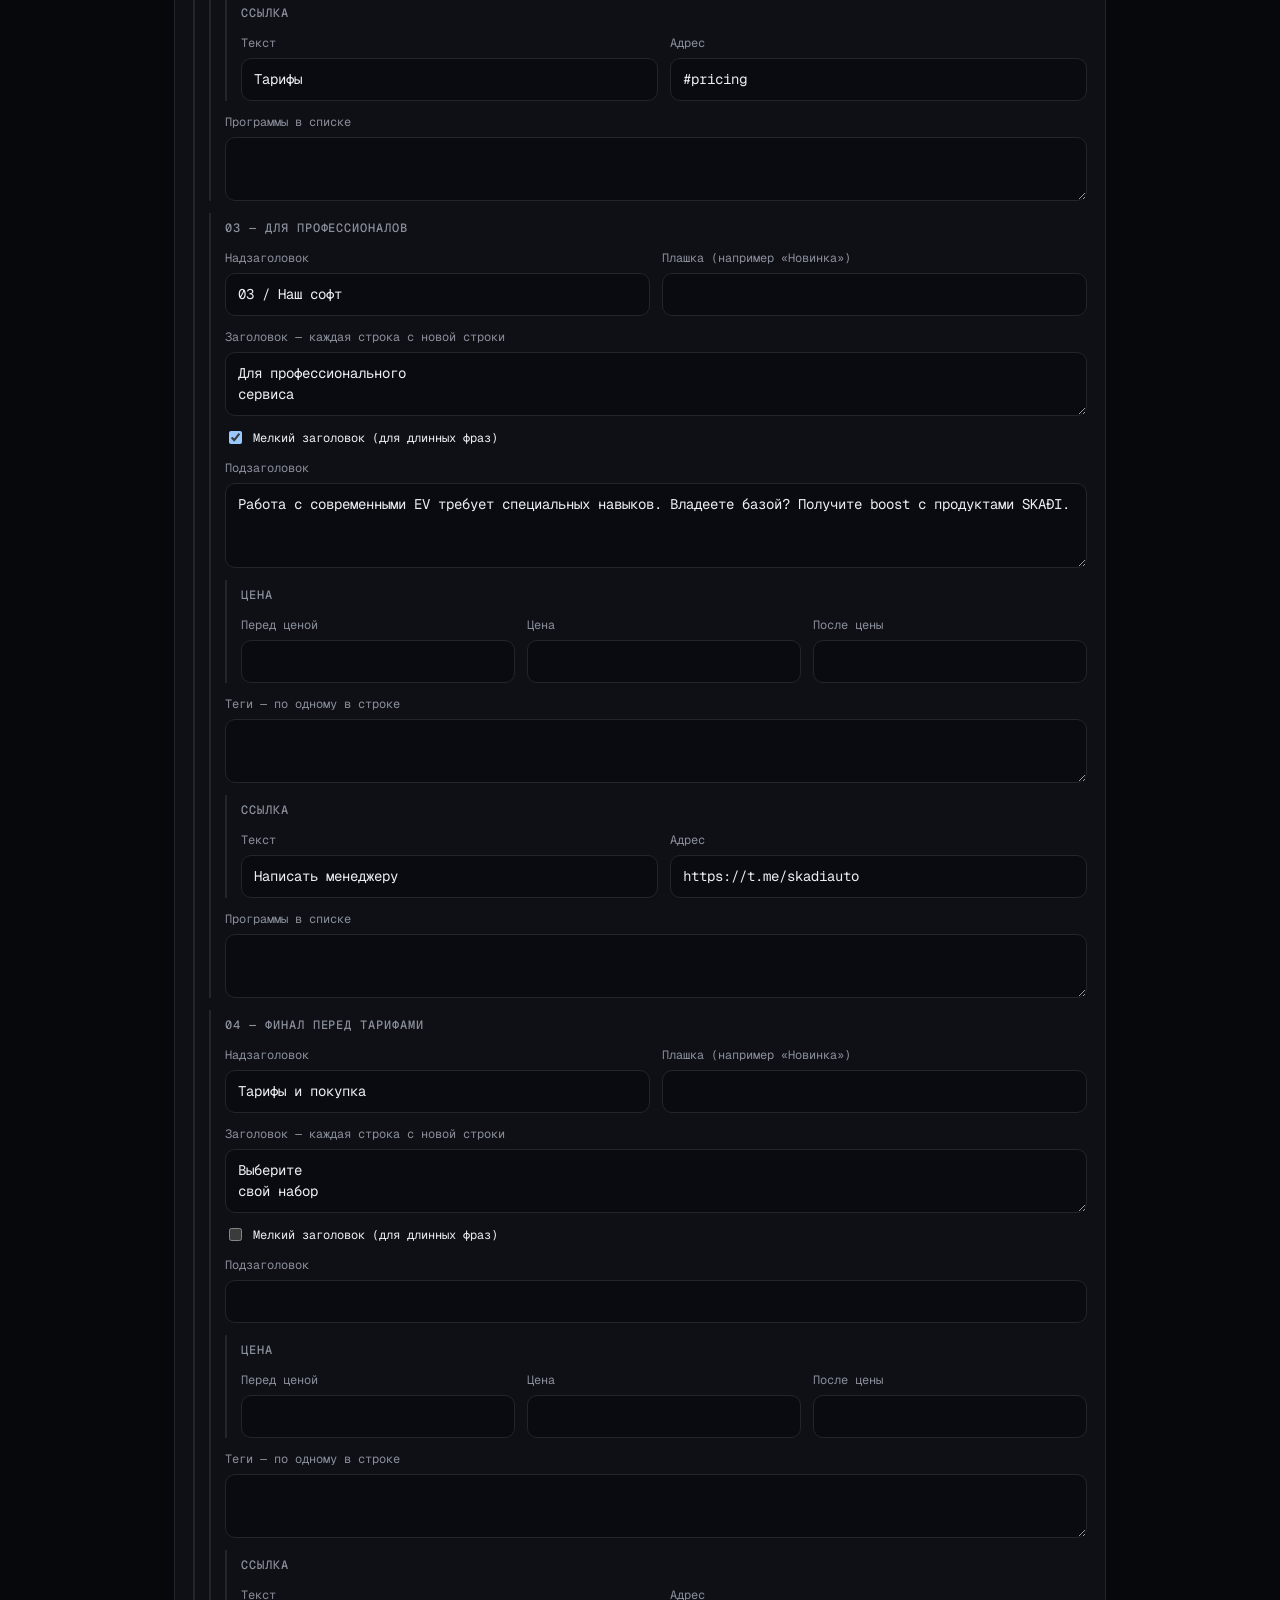
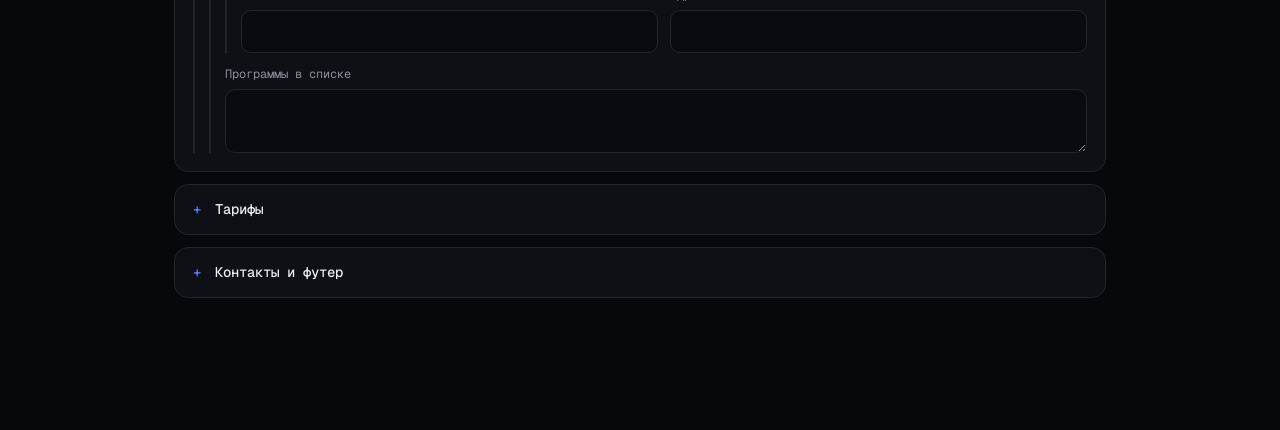
==== commit e655248c: "Scroll scene v2: one daylight workshop, real 3D bench with the laptop, 90° drone orbit; four chapter" ====
--- a/admin/index.html
+++ b/admin/index.html
@@ -80,9 +80,9 @@
     name: 'Название', month: 'В месяц', year: 'В год', discount: 'Скидка', features: 'Что входит — по одному в строке',
     yearOnly: 'Только при покупке на год — по одному в строке', buy: 'Ссылка «Купить»', period: 'Период',
     telegram: 'Telegram (без @)', company: 'Компания', phone: 'Телефон', address: 'Адрес', inn: 'ИНН',
-    instagram: 'Instagram', tiktok: 'TikTok', copyright: 'Подпись в футере', img: 'Картинка (путь, например assets/p-flasher.jpg)'
+    instagram: 'Instagram', tiktok: 'TikTok', copyright: 'Подпись в футере', items: 'Программы в списке', text: 'Описание', managerRole: 'Подпись менеджера', managerPhoto: 'Фото менеджера (путь)', managerNote: 'Строка под ником', img: 'Картинка (путь, например assets/p-flasher.jpg)'
   };
-  const CH_NAMES = ['Первый экран', 'ÐCAN', 'Flasher', 'BoardViewer', 'Почему', 'Для сервиса', 'Финал перед тарифами'];
+  const CH_NAMES = ['Первый экран', 'Наши программы', 'Почему SKAÐIAUTO', 'Для профессионалов', 'Финал перед тарифами'];
   const FIXED = new Set(['chapters']); // chapters are tied to the 3D scenes, their count is fixed
 
   let data = null, sha = null, dirty = false;
